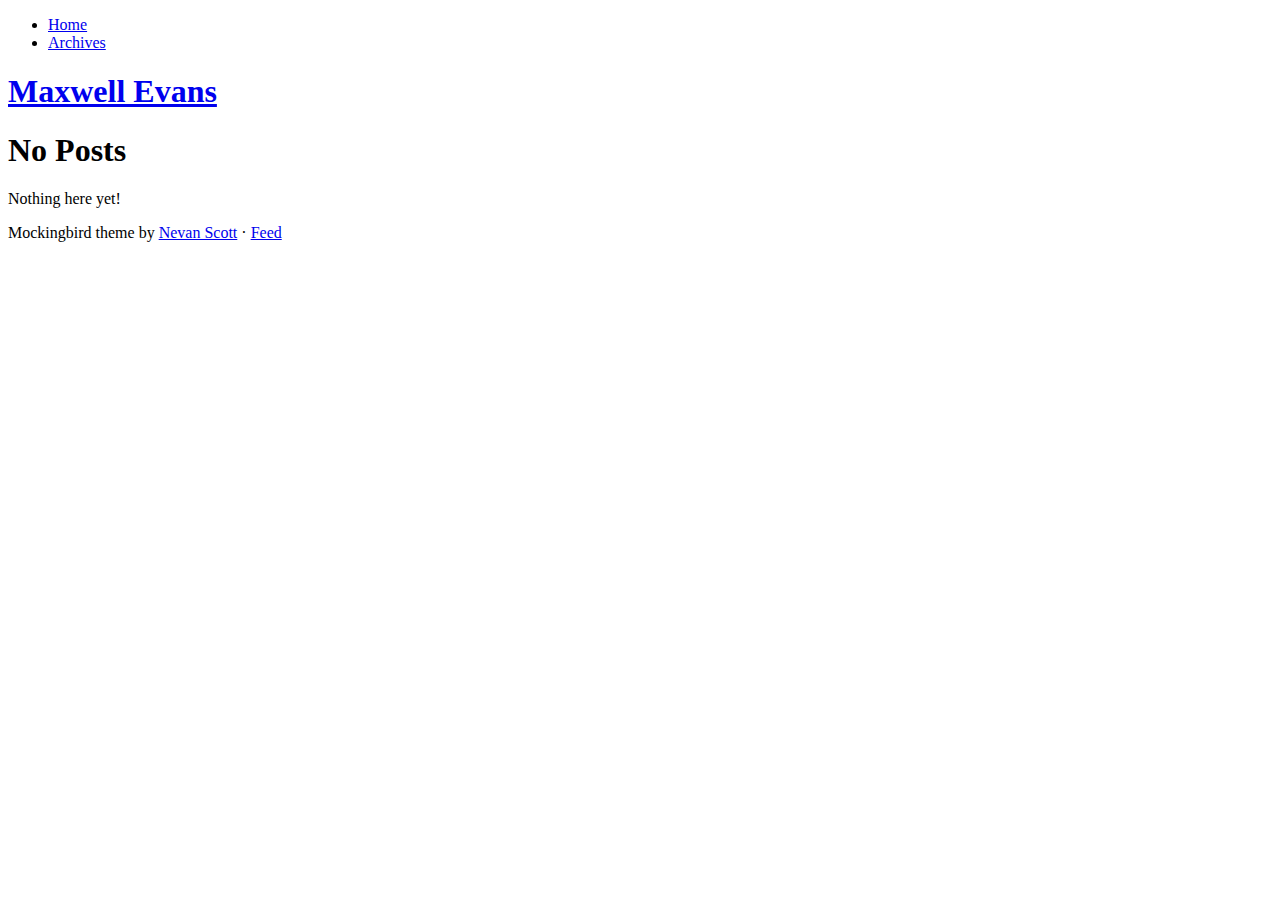
==== index.html @ d8dbee89 "Generate Pelican site" ====
<!DOCTYPE html>
<html lang="en">
    <head>
        <meta http-equiv="Content-type" content="text/html; charset=utf-8" />
        <title>Maxwell Evans</title>
        <link rel="shortcut icon" href="http://maxwellevans.net/favicon.ico" />
<link href="http://maxwellevans.net/feeds/all.atom.xml" type="application/atom+xml" rel="alternate" title="Maxwell Evans Atom Feed" />

        <link rel="stylesheet" href="http://maxwellevans.net/theme/css/screen.css" type="text/css" />
        <link rel="stylesheet" href="http://maxwellevans.net/theme/css/pygments.css" type="text/css" />


    </head>
    <body>
<div id="header">
            <ul id="nav">
                <li class="selected"><a href="http://maxwellevans.net">Home</a></li>
<li><a href="http://maxwellevans.net/archives.html">Archives</a></li>
            </ul>
            <div class="header_box">
                <h1><a href="http://maxwellevans.net">Maxwell Evans</a></h1>
            </div>
        </div>
        <div id="wrapper">
            <div id="content">
                <div class="post text pinned">
                    <h1>No Posts</h1>
                    <p>Nothing here yet!</p>
                </div>

                <div class="clear"></div>
                <div id="footer">
                    <p>
                    Mockingbird theme by <a href="http://nevanscott.com/">Nevan Scott</a>
                    &middot;
                    <a class="atom" href="http://maxwellevans.net/feeds/all.atom.xml">Feed</a>
                </div>
            </div>
            <div class="clear"></div>
        </div>
    </body>
</html>
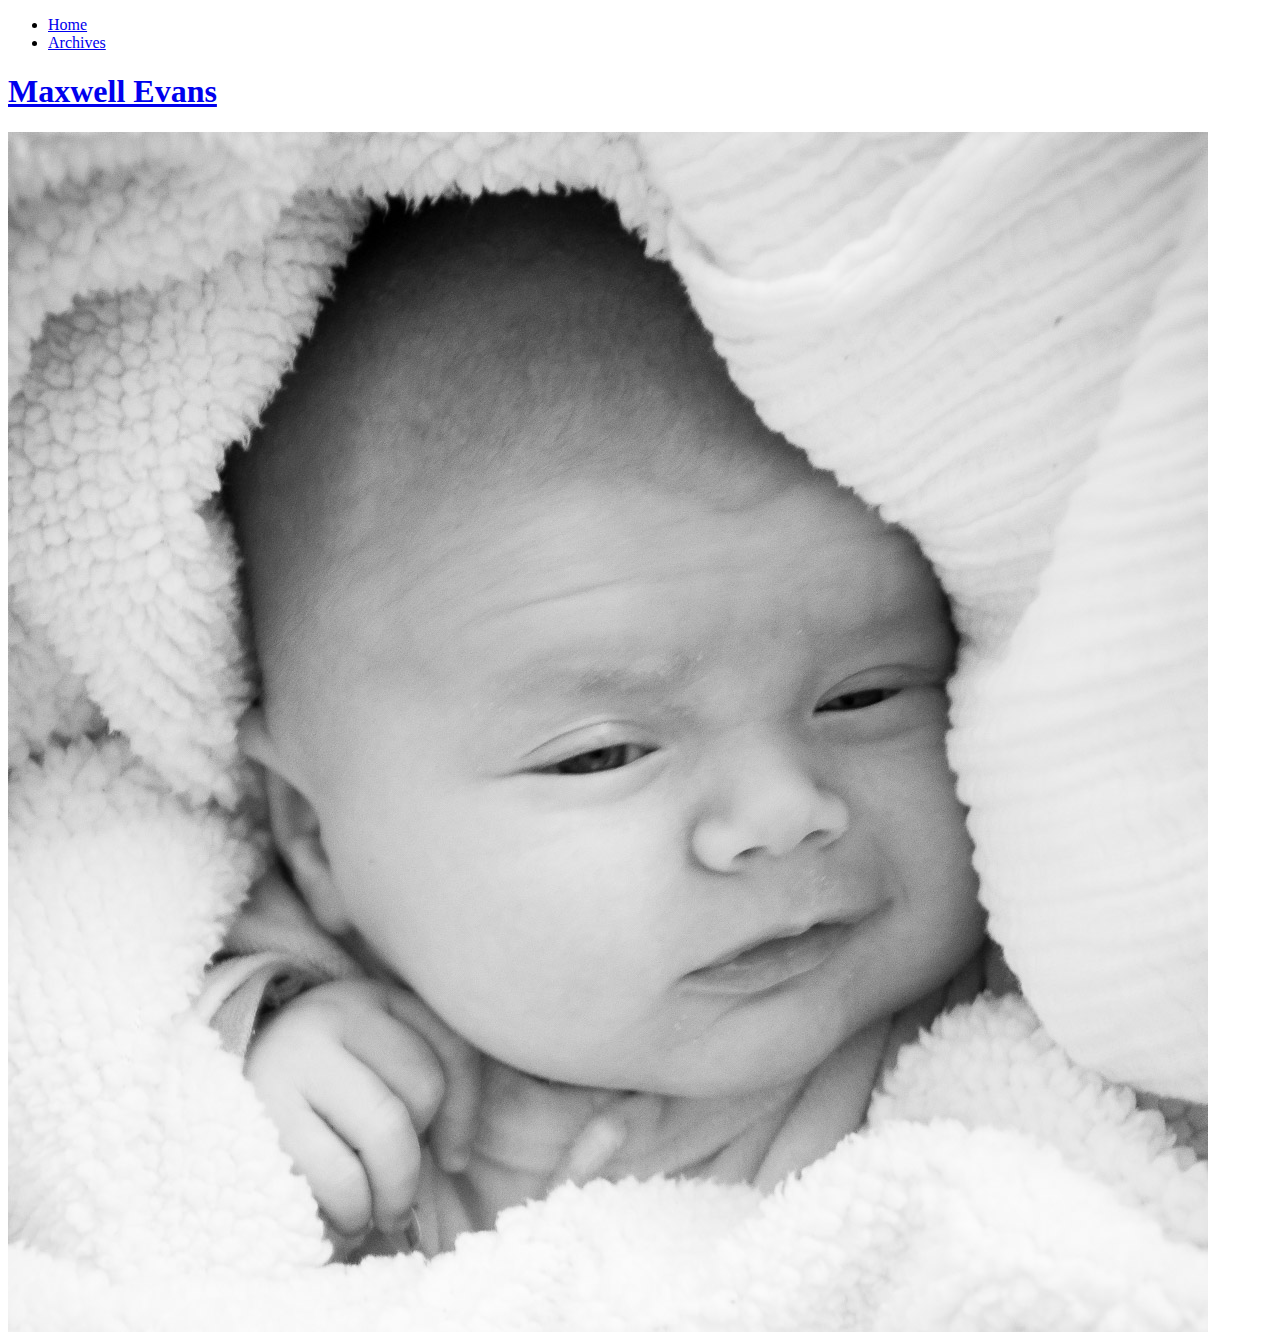
==== commit 4962a0dd: "Generate Pelican site" ====
--- a/index.html
+++ b/index.html
@@ -24,16 +24,13 @@
         <div id="wrapper">
             <div id="content">
                 <div class="post text pinned">
-                    <h1>No Posts</h1>
-                    <p>Nothing here yet!</p>
+
+<img src="/images/IMG_8872.jpg">
+
                 </div>
 
                 <div class="clear"></div>
                 <div id="footer">
-                    <p>
-                    Mockingbird theme by <a href="http://nevanscott.com/">Nevan Scott</a>
-                    &middot;
-                    <a class="atom" href="http://maxwellevans.net/feeds/all.atom.xml">Feed</a>
                 </div>
             </div>
             <div class="clear"></div>
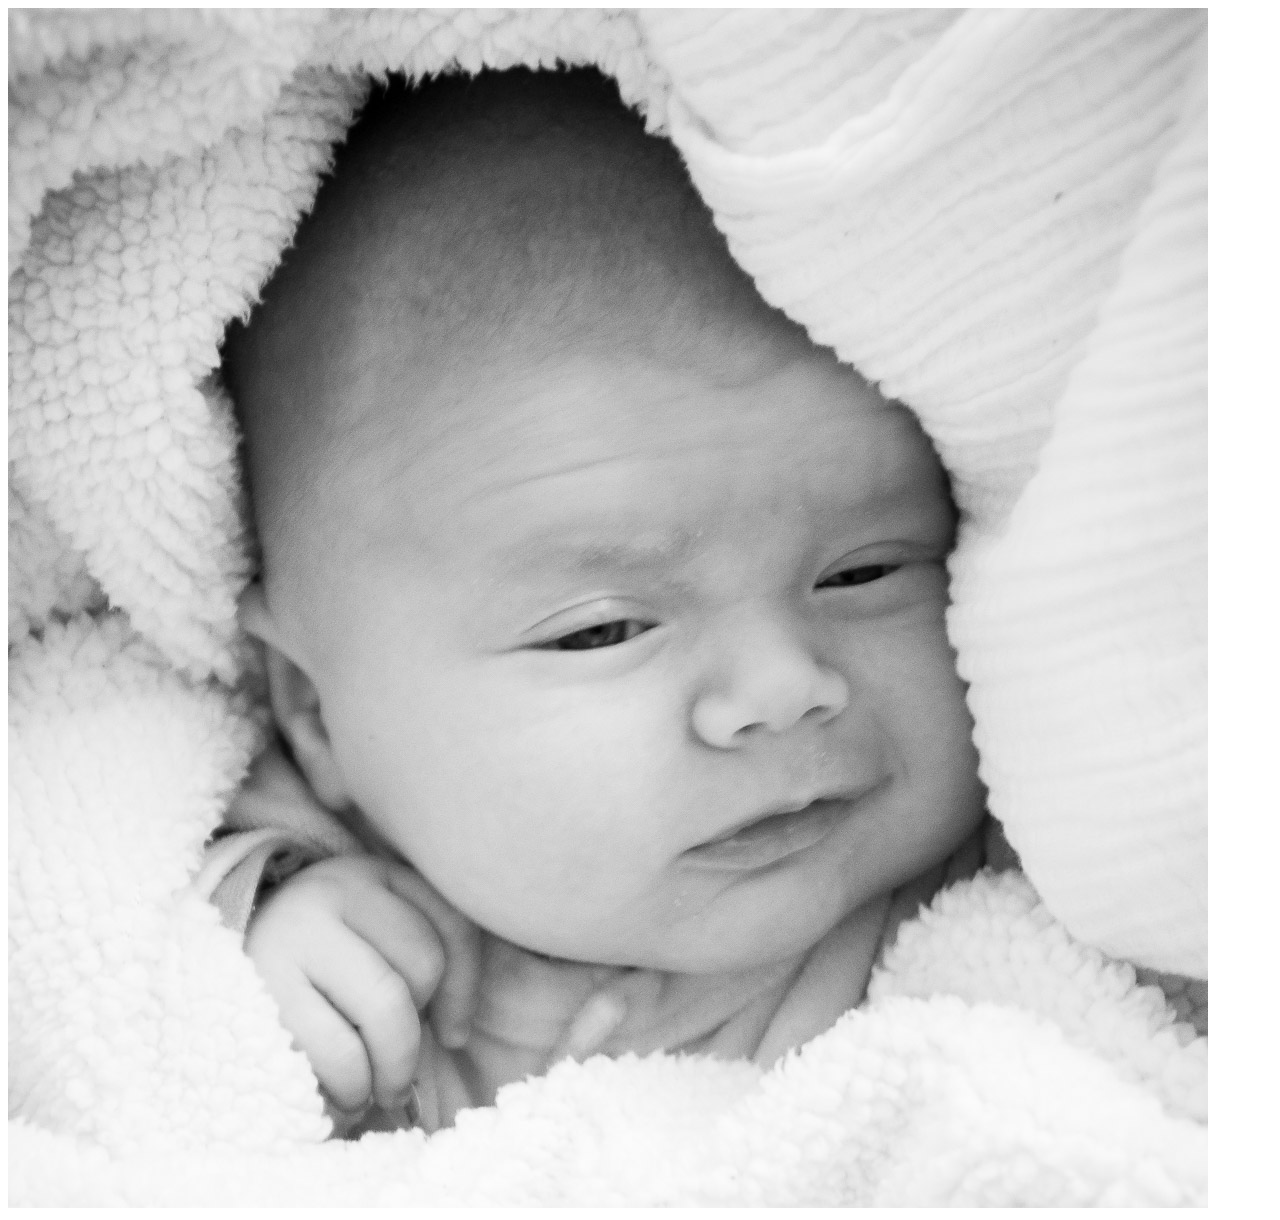
==== commit ed499219: "Generate Pelican site" ====
--- a/index.html
+++ b/index.html
@@ -13,6 +13,7 @@
     </head>
     <body>
 <div id="header">
+<!--
             <ul id="nav">
                 <li class="selected"><a href="http://maxwellevans.net">Home</a></li>
 <li><a href="http://maxwellevans.net/archives.html">Archives</a></li>
@@ -20,6 +21,7 @@
             <div class="header_box">
                 <h1><a href="http://maxwellevans.net">Maxwell Evans</a></h1>
             </div>
+-->
         </div>
         <div id="wrapper">
             <div id="content">
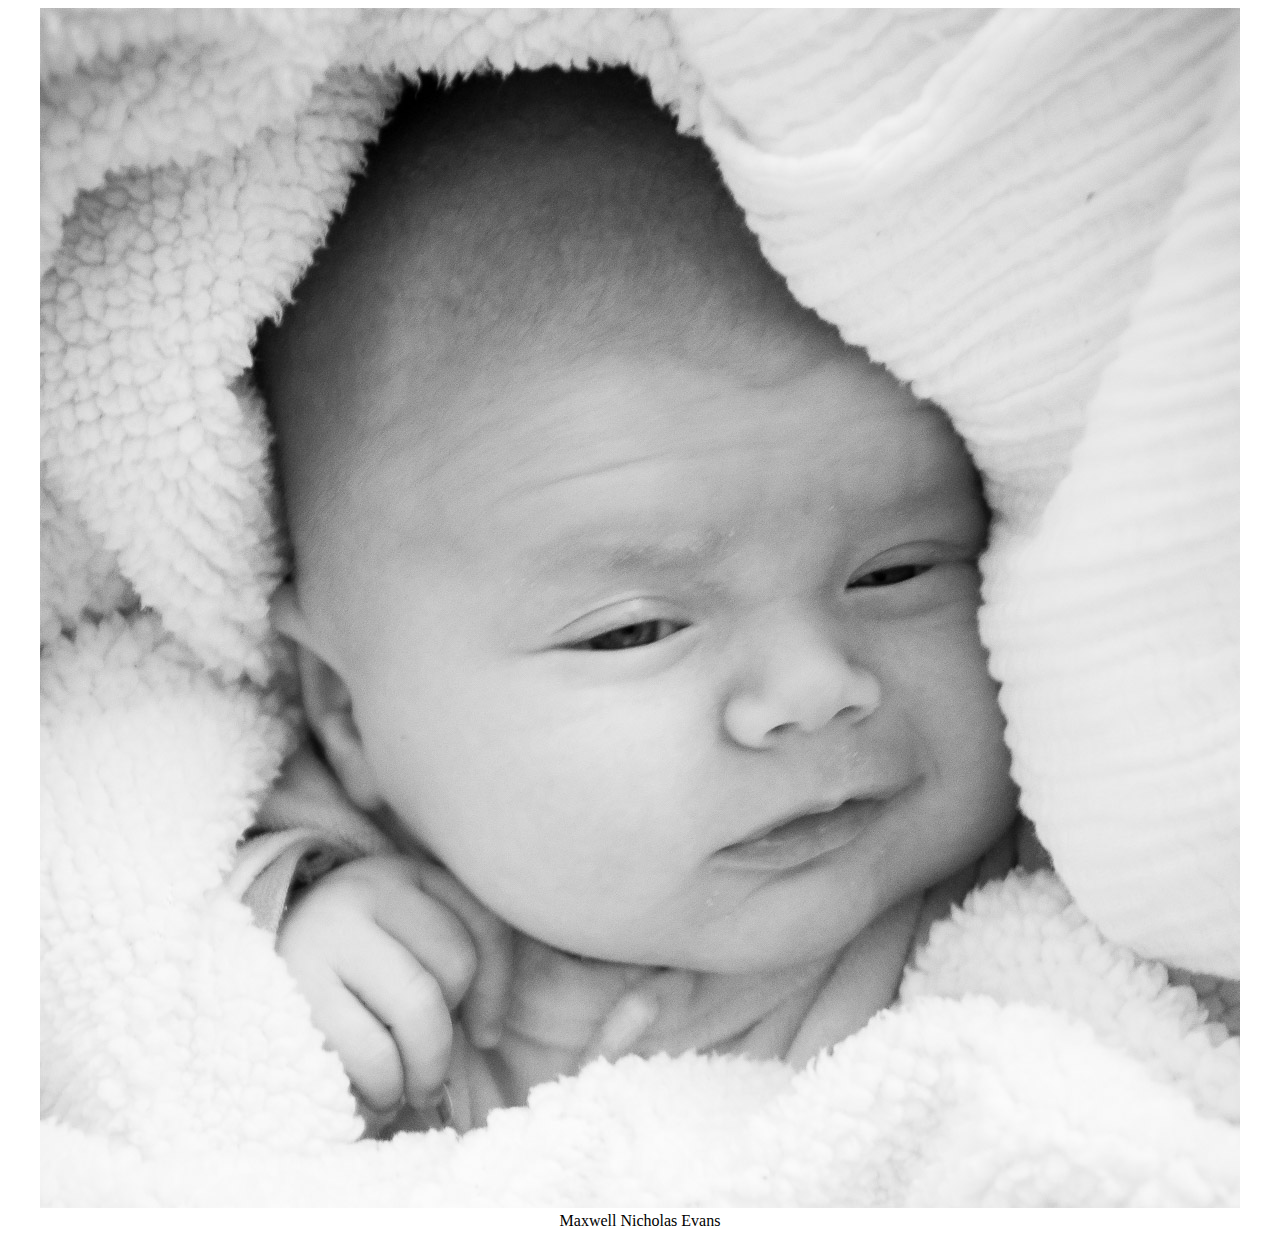
==== commit 59ff6481: "Generate Pelican site" ====
--- a/index.html
+++ b/index.html
@@ -25,11 +25,11 @@
         </div>
         <div id="wrapper">
             <div id="content">
-                <div class="post text pinned">
+<center>
+<img src="/images/IMG_8872.jpg"><br>
+Maxwell Nicholas Evans
+</center>
 
-<img src="/images/IMG_8872.jpg">
-
-                </div>
 
                 <div class="clear"></div>
                 <div id="footer">
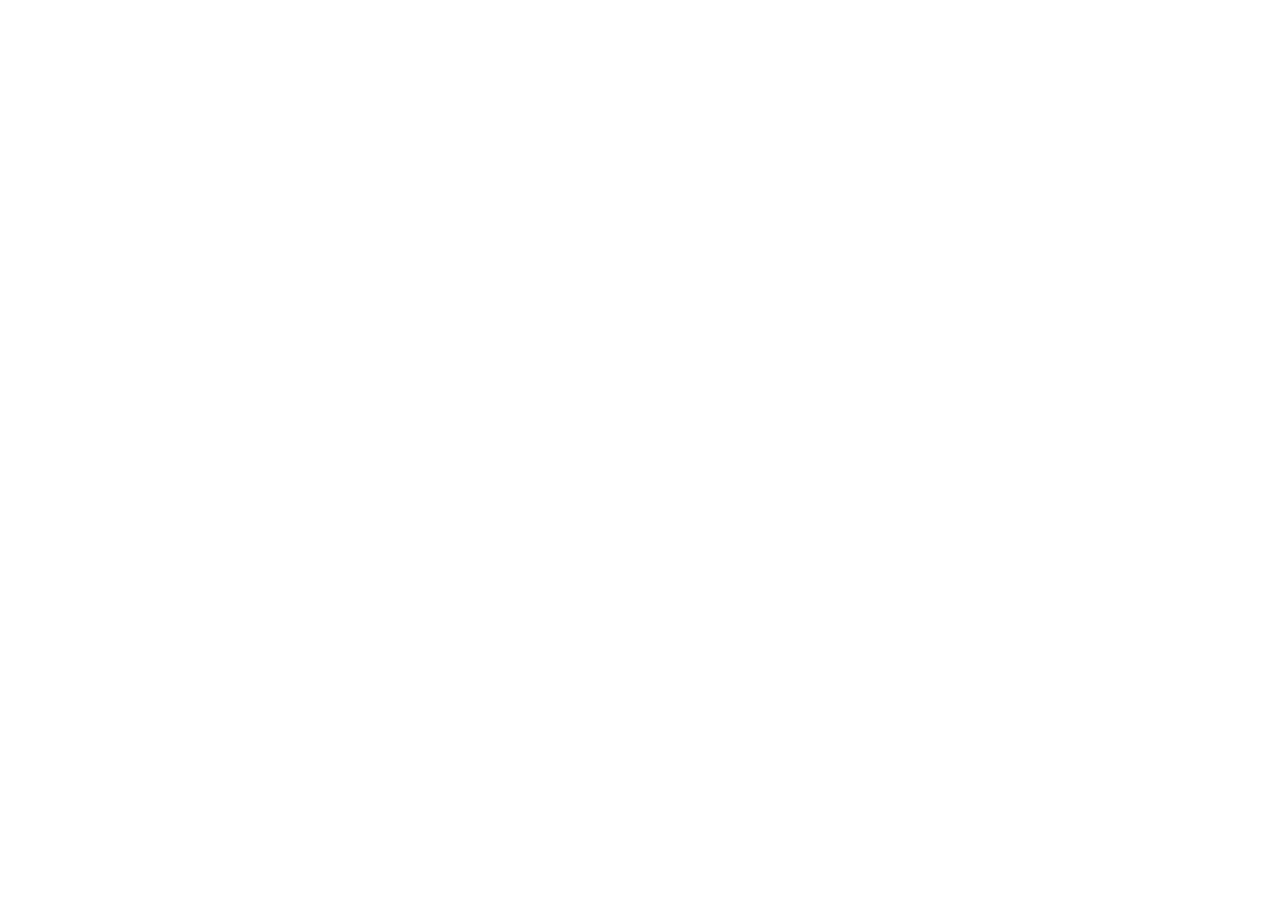
==== commit 619a42cd: "Generate Pelican site" ====
--- a/index.html
+++ b/index.html
@@ -25,10 +25,6 @@
         </div>
         <div id="wrapper">
             <div id="content">
-<center>
-<img src="/images/IMG_8872.jpg"><br>
-Maxwell Nicholas Evans
-</center>
 
 
                 <div class="clear"></div>
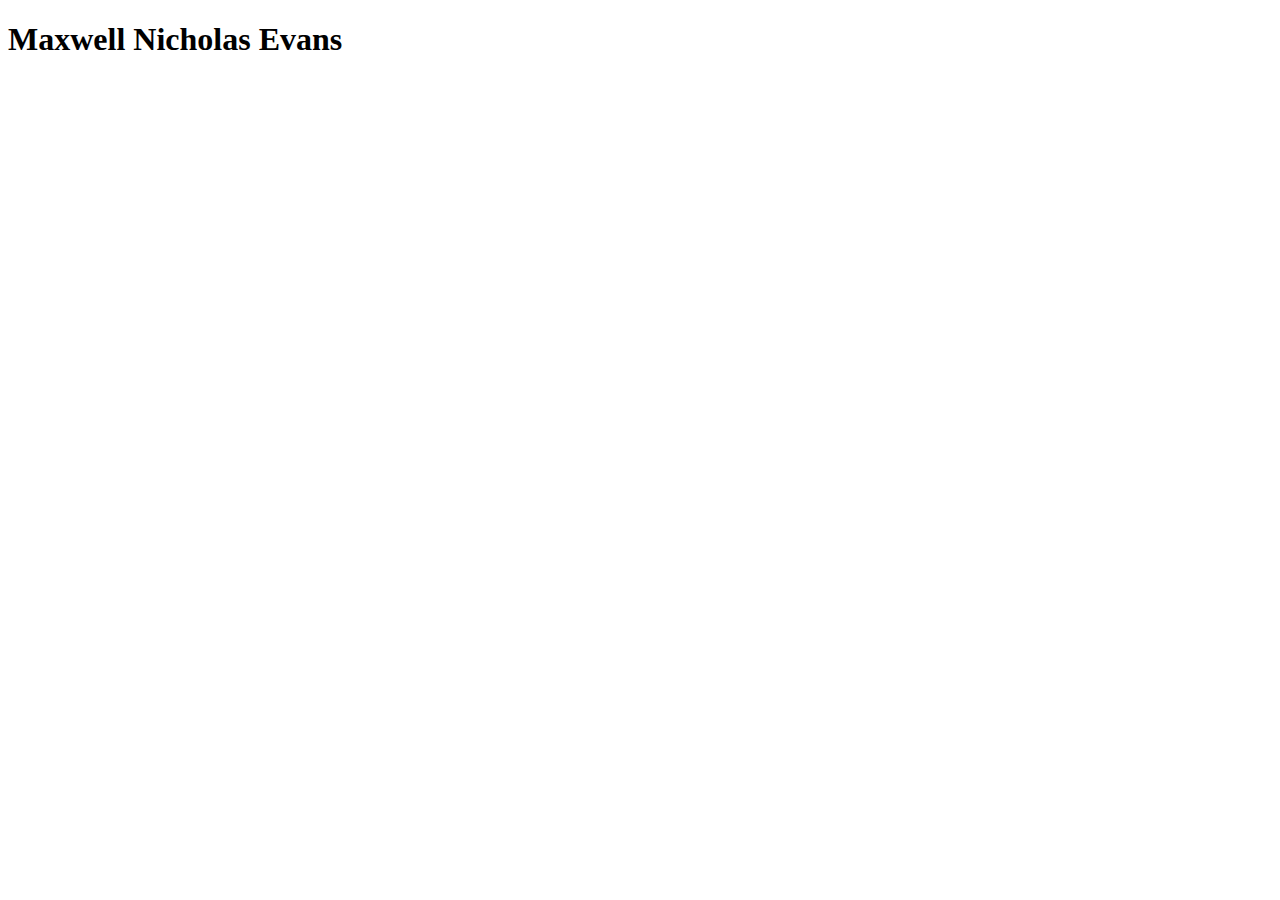
==== commit df1bc154: "Generate Pelican site" ====
--- a/index.html
+++ b/index.html
@@ -25,6 +25,9 @@
         </div>
         <div id="wrapper">
             <div id="content">
+<h1>
+Maxwell Nicholas Evans
+</h1>
 
 
                 <div class="clear"></div>
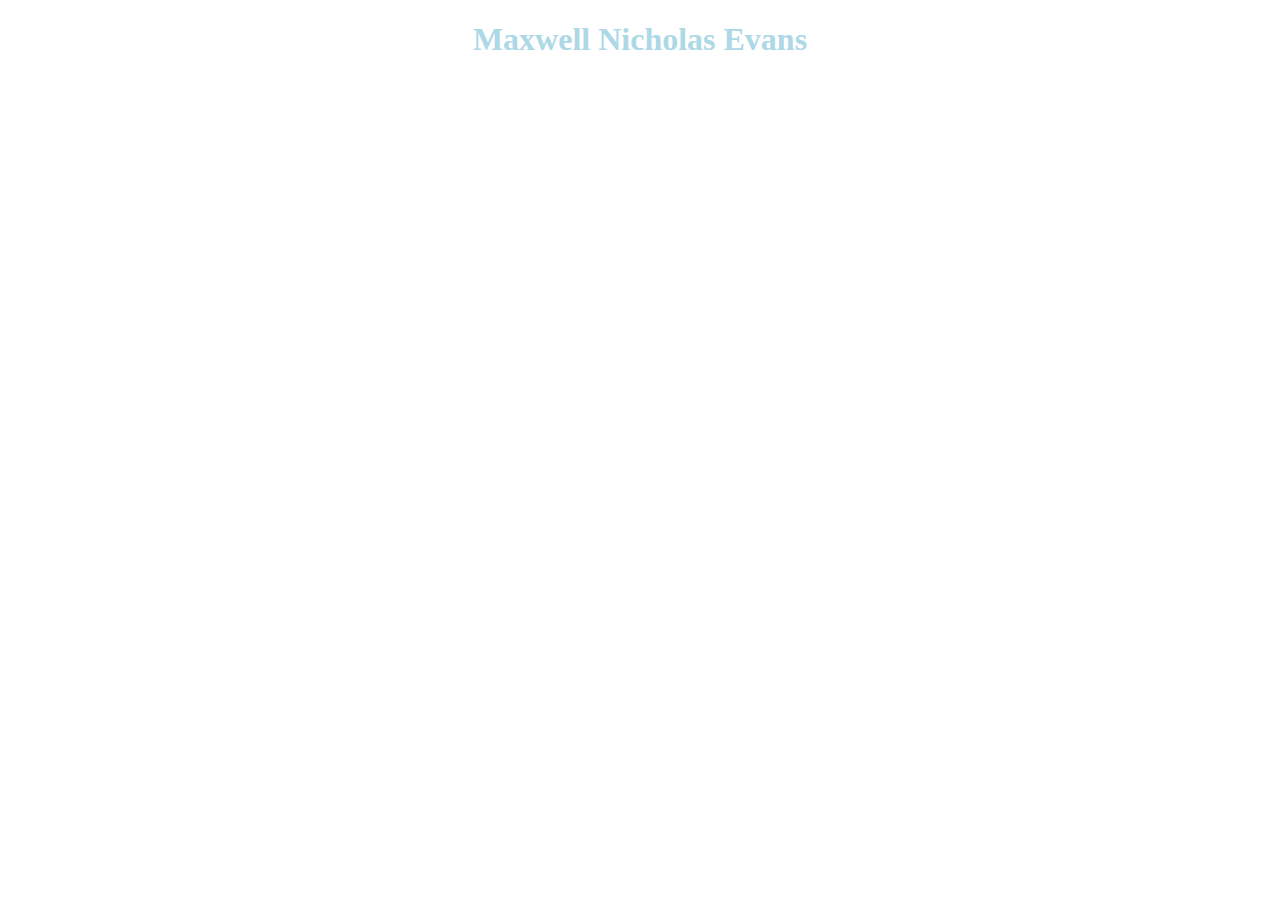
==== commit d158d432: "Generate Pelican site" ====
--- a/index.html
+++ b/index.html
@@ -26,7 +26,7 @@
         <div id="wrapper">
             <div id="content">
 <h1>
-Maxwell Nicholas Evans
+<center><font color="lightblue">Maxwell Nicholas Evans</font></center>
 </h1>
 
 
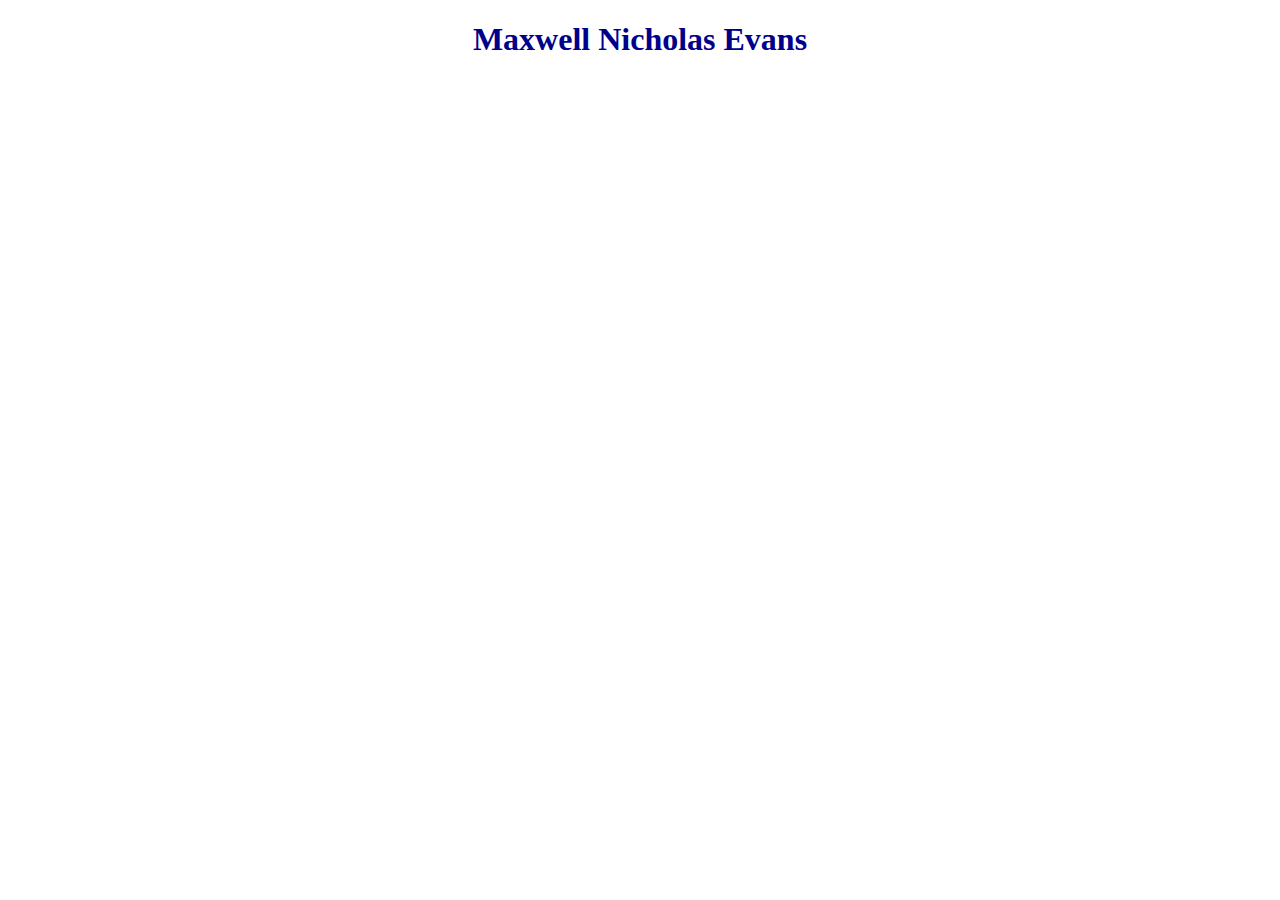
==== commit be0297cd: "Generate Pelican site" ====
--- a/index.html
+++ b/index.html
@@ -26,7 +26,7 @@
         <div id="wrapper">
             <div id="content">
 <h1>
-<center><font color="lightblue">Maxwell Nicholas Evans</font></center>
+<center><font color="darkblue">Maxwell Nicholas Evans</font></center>
 </h1>
 
 
